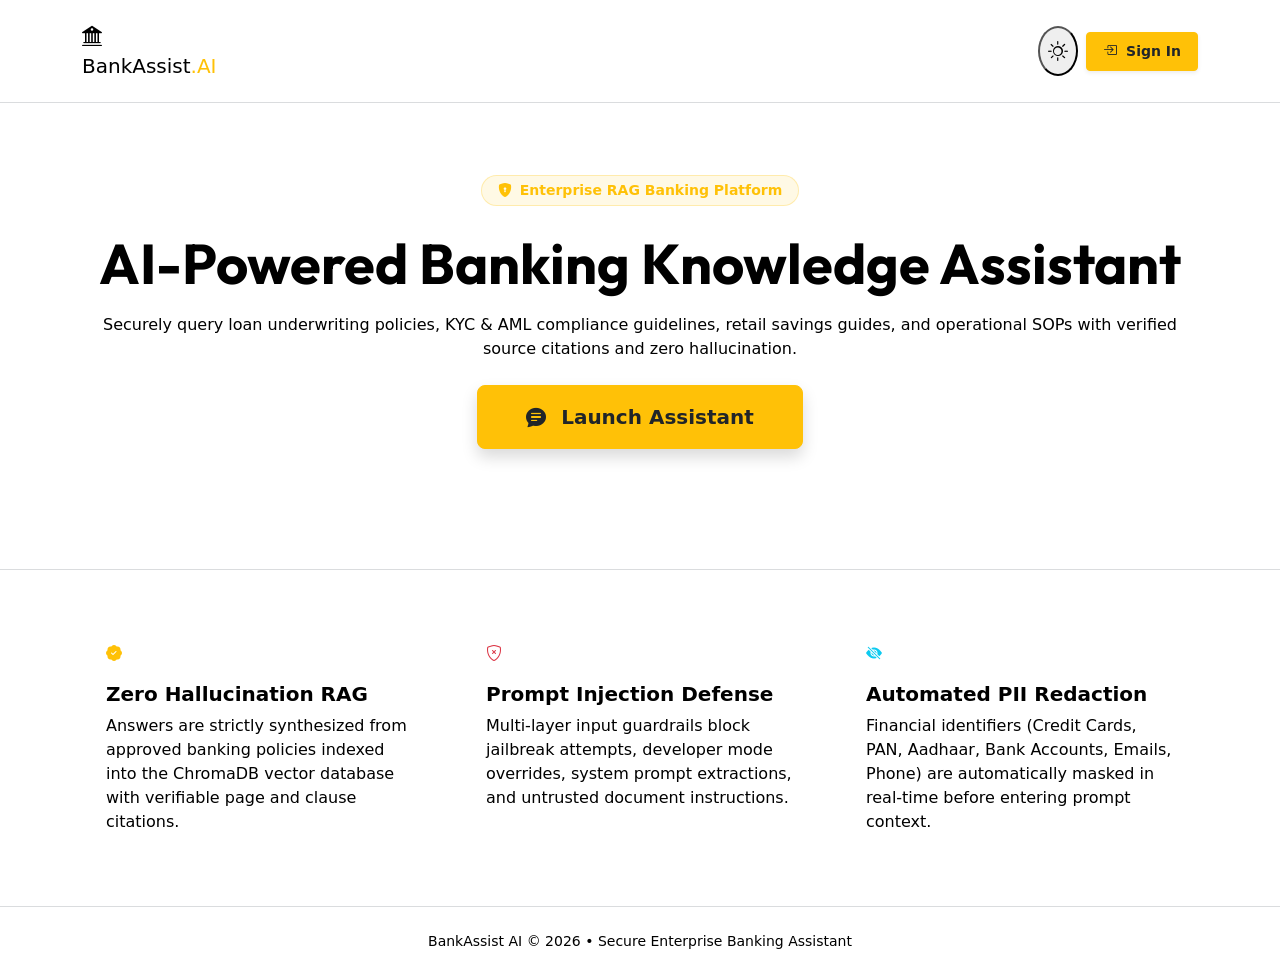
==== frontend/index.html @ b4b13c18 "feat: BankAssist AI Enterprise Banking RAG & FDE Consulting Deliverables" ====
<!DOCTYPE html>
<html lang="en" data-theme="dark">
<head>
  <meta charset="UTF-8">
  <meta name="viewport" content="width=device-width, initial-scale=1.0">
  <title>BankAssist AI — Enterprise Banking Knowledge Platform</title>
  <link rel="preconnect" href="https://fonts.googleapis.com">
  <link rel="preconnect" href="https://fonts.gstatic.com" crossorigin>
  <link href="https://fonts.googleapis.com/css2?family=Inter:wght@300;400;500;600;700&family=Outfit:wght@600;700;800&display=swap" rel="stylesheet">
  <link href="https://cdn.jsdelivr.net/npm/bootstrap@5.3.3/dist/css/bootstrap.min.css" rel="stylesheet">
  <link rel="stylesheet" href="https://cdn.jsdelivr.net/npm/bootstrap-icons@1.11.3/font/bootstrap-icons.min.css">
  <link rel="stylesheet" href="/static/css/style.css">
  <script>
    const savedTheme = localStorage.getItem('bankassist_theme') || 'dark';
    document.documentElement.setAttribute('data-theme', savedTheme);
  </script>
</head>
<body style="background: var(--bg-main); color: var(--text-main); overflow-y: auto;">
  <!-- Navigation Header -->
  <nav class="navbar navbar-expand-lg border-bottom border-secondary border-opacity-25 py-3 sticky-top" style="background: var(--top-header-bg); backdrop-filter: blur(12px);">
    <div class="container">
      <a class="navbar-brand brand-logo" href="/">
        <div class="brand-icon">
          <i class="bi bi-bank2"></i>
        </div>
        <span>BankAssist<span class="text-warning">.AI</span></span>
      </a>

      <div class="d-flex align-items-center gap-2">
        <button class="theme-toggle-btn p-2 rounded-circle fs-5" onclick="toggleLandingTheme()" title="Switch Light/Dark Theme">
          <i id="theme-icon" class="bi bi-sun"></i>
        </button>
        <a href="/login" class="btn btn-warning btn-sm fw-bold text-dark px-3 py-2 shadow-sm">
          <i class="bi bi-box-arrow-in-right me-1"></i> Sign In
        </a>
      </div>
    </div>
  </nav>

  <!-- Hero Section -->
  <header class="py-5 text-center position-relative">
    <div class="container py-4">
      <div class="d-inline-flex align-items-center gap-2 px-3 py-1 rounded-pill bg-warning bg-opacity-10 border border-warning border-opacity-25 text-warning small fw-semibold mb-4">
        <i class="bi bi-shield-lock-fill"></i> Enterprise RAG Banking Platform
      </div>

      <h1 class="display-4 fw-bold text-heading-hero mb-3" style="font-family: 'Outfit', sans-serif;">
        AI-Powered Banking Knowledge Assistant
      </h1>
      <p class="hero-description mx-auto mb-4">
        Securely query loan underwriting policies, KYC &amp; AML compliance guidelines, retail savings guides, and operational SOPs with verified source citations and zero hallucination.
      </p>

      <div class="d-flex justify-content-center gap-3 mb-5">
        <a href="/login" class="btn btn-warning btn-lg px-5 py-3 fw-bold text-dark shadow">
          <i class="bi bi-chat-text-fill me-2"></i> Launch Assistant
        </a>
      </div>
    </div>
  </header>

  <!-- Key Pillars Section -->
  <section class="py-5 border-top border-secondary border-opacity-25">
    <div class="container">
      <div class="row g-4">
        <div class="col-md-4">
          <div class="feature-card p-4 rounded-4 h-100">
            <div class="feature-icon text-warning mb-3"><i class="bi bi-patch-check-fill"></i></div>
            <h5 class="feature-title fw-bold mb-2">Zero Hallucination RAG</h5>
            <p class="feature-text mb-0">Answers are strictly synthesized from approved banking policies indexed into the ChromaDB vector database with verifiable page and clause citations.</p>
          </div>
        </div>
        <div class="col-md-4">
          <div class="feature-card p-4 rounded-4 h-100">
            <div class="feature-icon text-danger mb-3"><i class="bi bi-shield-x"></i></div>
            <h5 class="feature-title fw-bold mb-2">Prompt Injection Defense</h5>
            <p class="feature-text mb-0">Multi-layer input guardrails block jailbreak attempts, developer mode overrides, system prompt extractions, and untrusted document instructions.</p>
          </div>
        </div>
        <div class="col-md-4">
          <div class="feature-card p-4 rounded-4 h-100">
            <div class="feature-icon text-info mb-3"><i class="bi bi-eye-slash-fill"></i></div>
            <h5 class="feature-title fw-bold mb-2">Automated PII Redaction</h5>
            <p class="feature-text mb-0">Financial identifiers (Credit Cards, PAN, Aadhaar, Bank Accounts, Emails, Phone) are automatically masked in real-time before entering prompt context.</p>
          </div>
        </div>
      </div>
    </div>
  </section>

  <!-- Footer -->
  <footer class="py-4 border-top border-secondary border-opacity-25 text-center footer-text small">
    <div class="container">
      BankAssist AI &copy; 2026 &bull; Secure Enterprise Banking Assistant
    </div>
  </footer>

  <script>
    function updateThemeIcon(theme) {
      const icon = document.getElementById('theme-icon');
      if (icon) {
        icon.className = theme === 'light' ? 'bi bi-moon-fill' : 'bi bi-sun';
      }
    }

    function toggleLandingTheme() {
      const current = document.documentElement.getAttribute('data-theme') || 'dark';
      const next = current === 'dark' ? 'light' : 'dark';
      document.documentElement.setAttribute('data-theme', next);
      localStorage.setItem('bankassist_theme', next);
      updateThemeIcon(next);
    }

    document.addEventListener('DOMContentLoaded', () => {
      const initialTheme = localStorage.getItem('bankassist_theme') || 'dark';
      document.documentElement.setAttribute('data-theme', initialTheme);
      updateThemeIcon(initialTheme);
    });
  </script>
</body>
</html>
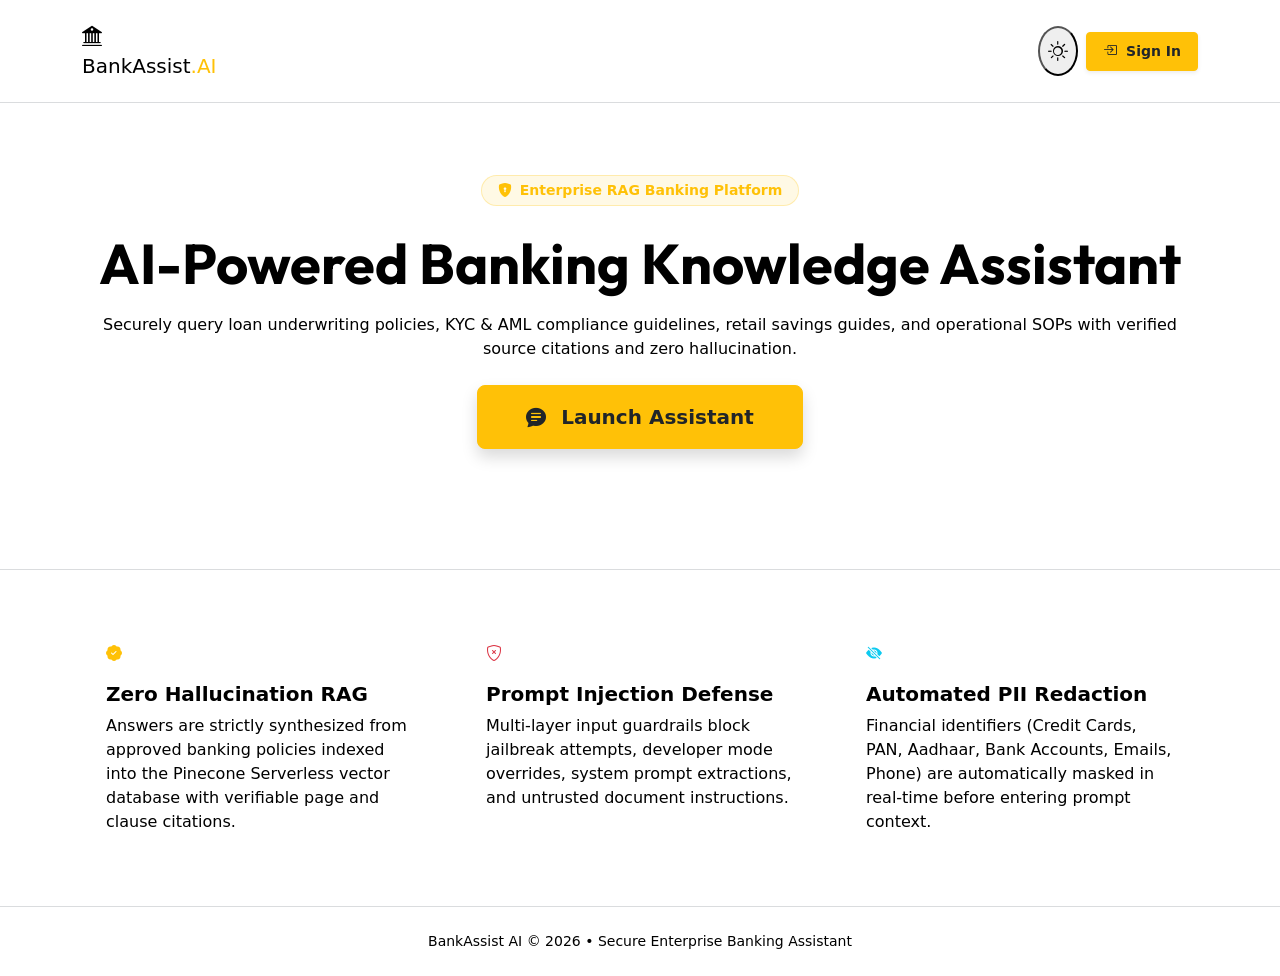
==== commit db3ceca9: "feat: Integrate Pinecone Serverless Vector DB and update RAG pipeline" ====
--- a/frontend/index.html
+++ b/frontend/index.html
@@ -67,7 +67,7 @@
           <div class="feature-card p-4 rounded-4 h-100">
             <div class="feature-icon text-warning mb-3"><i class="bi bi-patch-check-fill"></i></div>
             <h5 class="feature-title fw-bold mb-2">Zero Hallucination RAG</h5>
-            <p class="feature-text mb-0">Answers are strictly synthesized from approved banking policies indexed into the ChromaDB vector database with verifiable page and clause citations.</p>
+            <p class="feature-text mb-0">Answers are strictly synthesized from approved banking policies indexed into the Pinecone Serverless vector database with verifiable page and clause citations.</p>
           </div>
         </div>
         <div class="col-md-4">
